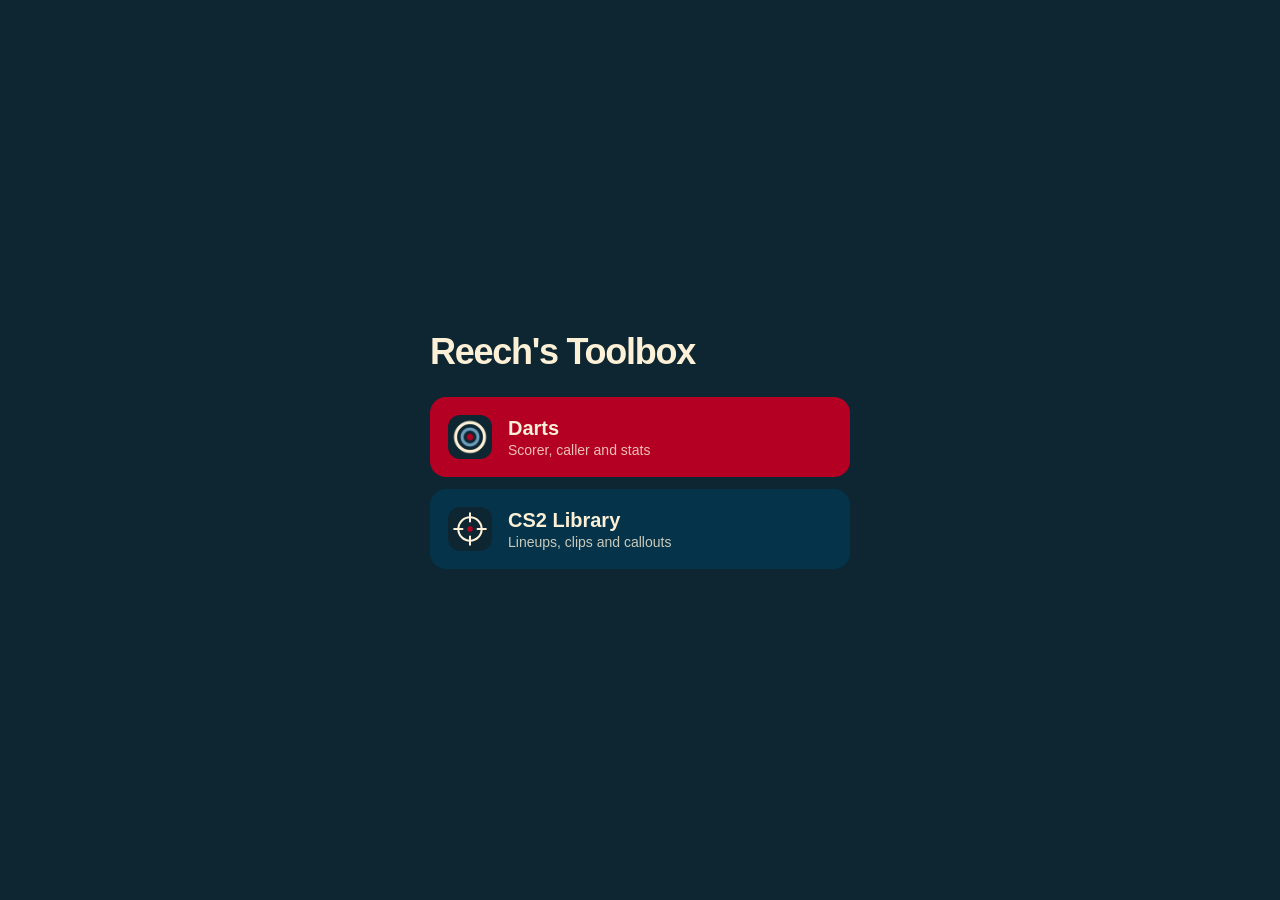
==== index.html @ d06ea247 "First version go-live Dart counter app and CS2 library at a level where I'm comfortable to release." ====
<!doctype html>
<html lang="en-GB">
  <head>
    <meta charset="utf-8" />
    <meta name="viewport" content="width=device-width, initial-scale=1, viewport-fit=cover" />
    <title>Reech's Toolbox</title>
    <meta name="theme-color" content="#0e2632" />
    <link rel="icon" href="./darts/icons/icon.svg" type="image/svg+xml" />
    <!-- Placeholder until the toolbox hub is built. Each tool lives in its own folder. -->
    <style>
      :root { color-scheme: dark; }
      * { box-sizing: border-box; }
      body {
        margin: 0;
        min-height: 100vh;
        min-height: 100dvh;
        display: grid;
        place-items: center;
        padding: 24px;
        background: #0e2632;
        color: #fcf0d6;
        font-family: -apple-system, BlinkMacSystemFont, "Segoe UI", Roboto, "Helvetica Neue", Helvetica, Arial, sans-serif;
      }
      main { width: 100%; max-width: 420px; }
      h1 { margin: 0 0 24px; font-size: 2.25rem; font-weight: 800; letter-spacing: -0.035em; }
      a {
        display: flex;
        align-items: center;
        gap: 16px;
        padding: 18px;
        border-radius: 16px;
        background: #b40023;
        color: inherit;
        text-decoration: none;
      }
      a:active { background: #710004; }
      a:focus-visible { outline: 2px solid #6b9ebd; outline-offset: 3px; }
      .t { display: block; font-size: 1.25rem; font-weight: 750; }
      .s { display: block; margin-top: 2px; font-size: 0.875rem; opacity: 0.8; }
      img { width: 44px; height: 44px; border-radius: 12px; }
      main a + a { margin-top: 12px; }
      a.cs { background: #05334a; }
      a.cs:active { background: #0e2632; }
    </style>
  </head>
  <body>
    <main>
      <h1>Reech's Toolbox</h1>
      <a href="./darts/">
        <img src="./darts/icons/icon-192.png" alt="" />
        <span><span class="t">Darts</span><span class="s">Scorer, caller and stats</span></span>
      </a>
      <a class="cs" href="./cs2-library/">
        <img src="./cs2-library/icons/icon.svg" alt="" />
        <span><span class="t">CS2 Library</span><span class="s">Lineups, clips and callouts</span></span>
      </a>
    </main>
  </body>
</html>
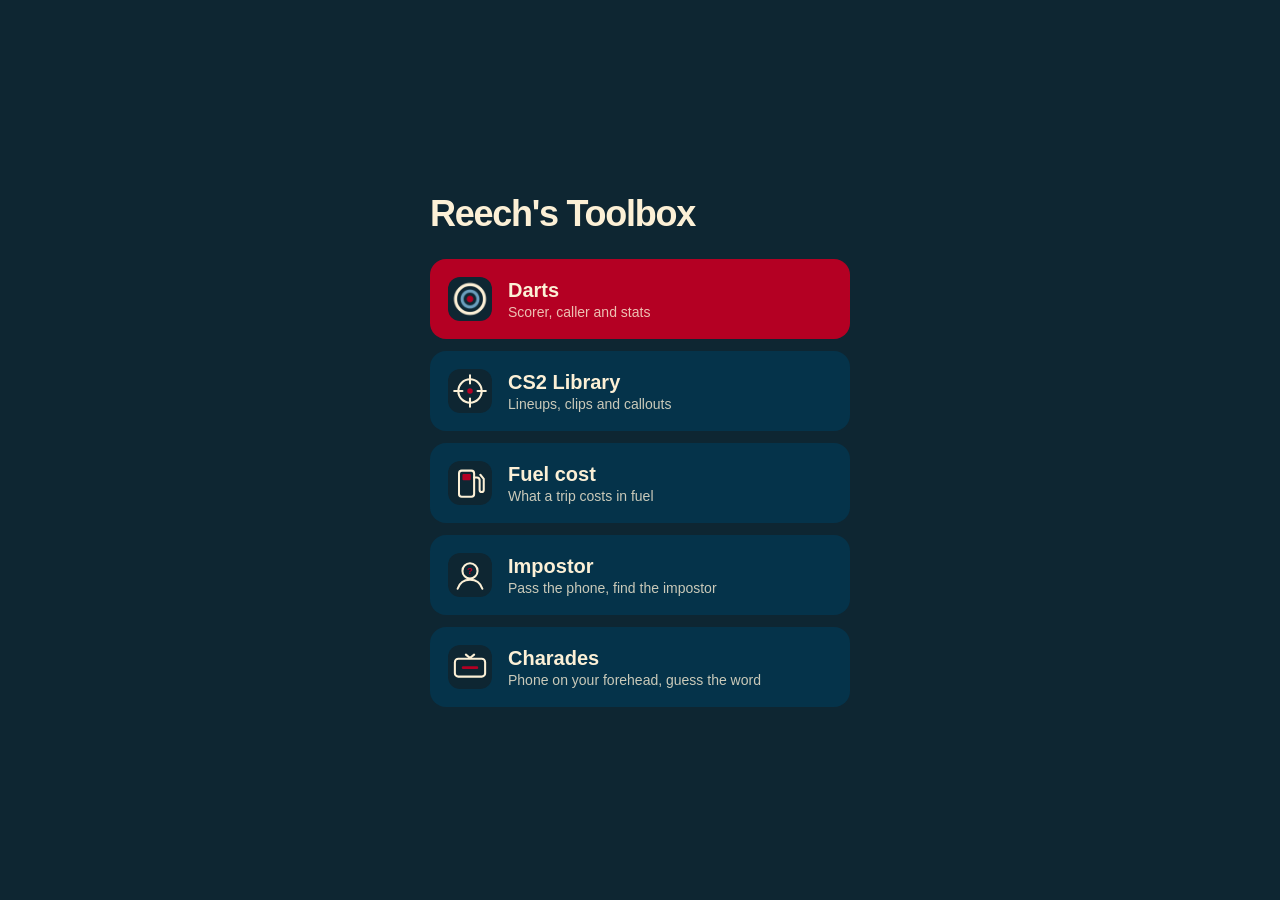
==== commit b4811921: "Added games - Charades, Impostor. Added tool - fuel price calculator." ====
--- a/index.html
+++ b/index.html
@@ -54,6 +54,18 @@
         <img src="./cs2-library/icons/icon.svg" alt="" />
         <span><span class="t">CS2 Library</span><span class="s">Lineups, clips and callouts</span></span>
       </a>
+      <a class="cs" href="./fuel/">
+        <img src="./fuel/icons/icon.svg" alt="" />
+        <span><span class="t">Fuel cost</span><span class="s">What a trip costs in fuel</span></span>
+      </a>
+      <a class="cs" href="./impostor/">
+        <img src="./impostor/icons/icon.svg" alt="" />
+        <span><span class="t">Impostor</span><span class="s">Pass the phone, find the impostor</span></span>
+      </a>
+      <a class="cs" href="./charades/">
+        <img src="./charades/icons/icon.svg" alt="" />
+        <span><span class="t">Charades</span><span class="s">Phone on your forehead, guess the word</span></span>
+      </a>
     </main>
   </body>
 </html>
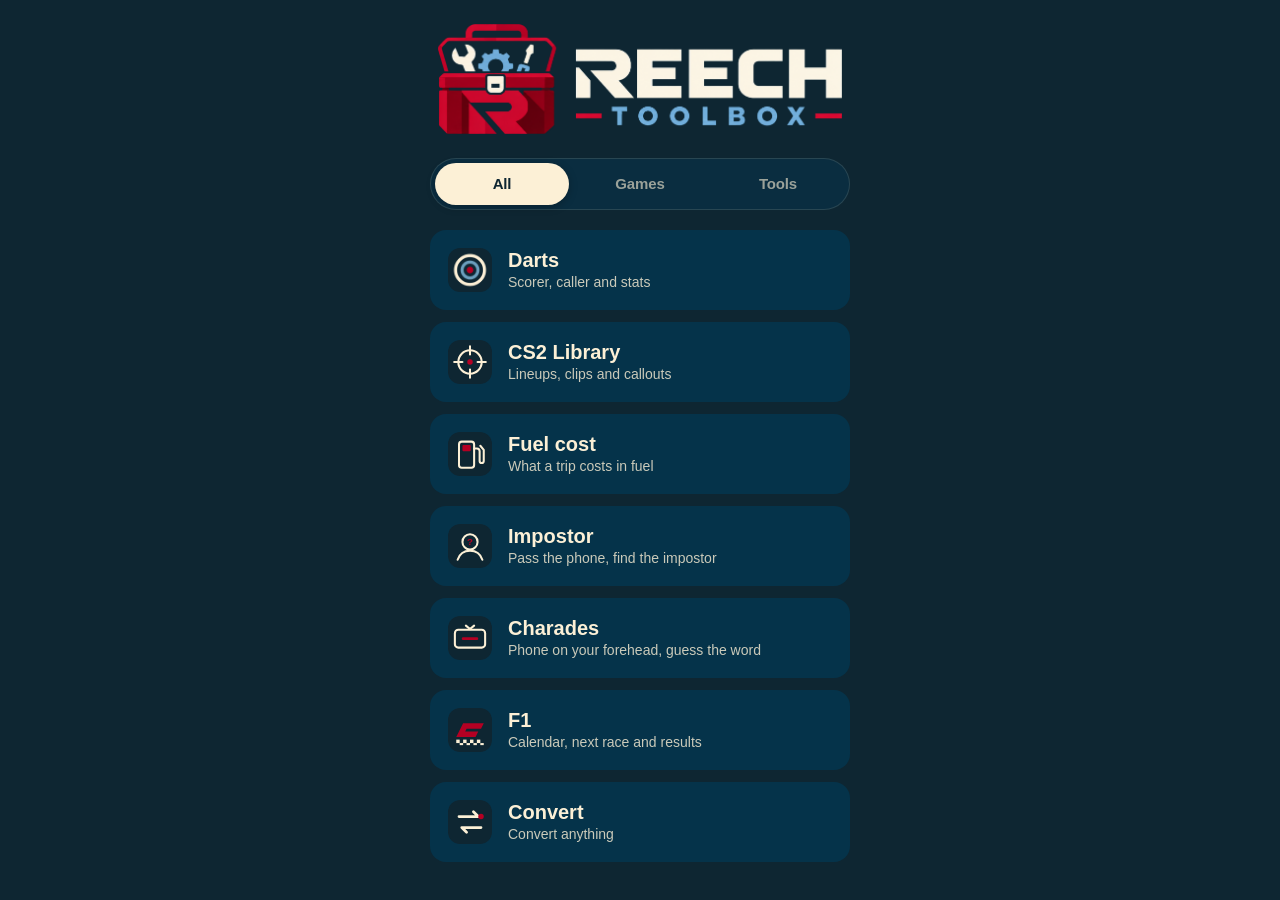
==== commit b0f7aec2: "Added more minigames, tools and some fixes. Not sure why I'm doing patch notes" ====
--- a/index.html
+++ b/index.html
@@ -6,23 +6,38 @@
     <title>Reech's Toolbox</title>
     <meta name="theme-color" content="#0e2632" />
     <link rel="icon" href="./darts/icons/icon.svg" type="image/svg+xml" />
-    <!-- Placeholder until the toolbox hub is built. Each tool lives in its own folder. -->
+
     <style>
       :root { color-scheme: dark; }
+
       * { box-sizing: border-box; }
+
       body {
         margin: 0;
         min-height: 100vh;
         min-height: 100dvh;
         display: grid;
-        place-items: center;
+        place-items: start center;
+        padding-top: max(56px, calc(env(safe-area-inset-top) + 32px));
         padding: 24px;
         background: #0e2632;
         color: #fcf0d6;
         font-family: -apple-system, BlinkMacSystemFont, "Segoe UI", Roboto, "Helvetica Neue", Helvetica, Arial, sans-serif;
       }
-      main { width: 100%; max-width: 420px; }
-      h1 { margin: 0 0 24px; font-size: 2.25rem; font-weight: 800; letter-spacing: -0.035em; }
+
+      main {
+        width: 100%;
+        max-width: 420px;
+      }
+
+      .toolbox-logo {
+        display: block;
+        width: 100%;
+        height: auto;
+        margin: 0 auto 24px;
+        padding: 0 8px;
+      }
+
       a {
         display: flex;
         align-items: center;
@@ -32,40 +47,209 @@
         background: #b40023;
         color: inherit;
         text-decoration: none;
-      }
+        transition:
+          background-color 180ms ease,
+          transform 180ms ease;
+      }
+
       a:active { background: #710004; }
-      a:focus-visible { outline: 2px solid #6b9ebd; outline-offset: 3px; }
-      .t { display: block; font-size: 1.25rem; font-weight: 750; }
-      .s { display: block; margin-top: 2px; font-size: 0.875rem; opacity: 0.8; }
-      img { width: 44px; height: 44px; border-radius: 12px; }
+
+      a:focus-visible {
+        outline: 2px solid #6b9ebd;
+        outline-offset: 3px;
+      }
+
+      .t {
+        display: block;
+        font-size: 1.25rem;
+        font-weight: 750;
+      }
+
+      .s {
+        display: block;
+        margin-top: 2px;
+        font-size: 0.875rem;
+        opacity: 0.8;
+      }
+
+      main a img {
+        width: 44px;
+        height: 44px;
+        border-radius: 12px;
+      }
+
       main a + a { margin-top: 12px; }
+
       a.cs { background: #05334a; }
+      a.cs:hover { background: #063d58; }
       a.cs:active { background: #0e2632; }
+
+      /* All / Games / Tools */
+      .filter {
+        display: flex;
+        gap: 4px;
+        margin: 0 0 20px;
+        padding: 4px;
+        border-radius: 999px;
+        background: #0a2d40;
+        border: 1px solid rgba(252, 240, 214, 0.12);
+      }
+
+      .filter button {
+        flex: 1;
+        min-height: 42px;
+        border: 0;
+        border-radius: 999px;
+        background: none;
+        color: rgba(252, 240, 214, 0.6);
+        font: inherit;
+        font-size: 0.9375rem;
+        font-weight: 800;
+        letter-spacing: -0.01em;
+        cursor: pointer;
+        transition: background 150ms, color 150ms;
+      }
+
+      .filter button:hover {
+        color: #fcf0d6;
+      }
+
+      .filter button[aria-pressed="true"] {
+        background: #fcf0d6;
+        color: #0e2632;
+        box-shadow: 0 2px 8px rgba(0, 0, 0, 0.25);
+      }
+
+      .filter button:focus-visible {
+        outline: 2px solid #6b9ebd;
+        outline-offset: 2px;
+      }
+
+      main a[hidden] {
+        display: none;
+      }
+
+      main a:not([hidden]) ~ a:not([hidden]) {
+        margin-top: 12px;
+      }
+
+      main a + a {
+        margin-top: 0;
+      }
     </style>
   </head>
+
   <body>
     <main>
-      <h1>Reech's Toolbox</h1>
-      <a href="./darts/">
+      <img
+        class="toolbox-logo"
+        src="./reech-toolbox-logo-full.png"
+        alt="Reech's Toolbox"
+      />
+
+      <div class="filter" role="group" aria-label="Show">
+        <button type="button" data-show="all" aria-pressed="true">All</button>
+        <button type="button" data-show="games" aria-pressed="false">Games</button>
+        <button type="button" data-show="tools" aria-pressed="false">Tools</button>
+      </div>
+
+      <a class="cs" href="./darts/" data-kind="games">
         <img src="./darts/icons/icon-192.png" alt="" />
-        <span><span class="t">Darts</span><span class="s">Scorer, caller and stats</span></span>
-      </a>
-      <a class="cs" href="./cs2-library/">
+        <span>
+          <span class="t">Darts</span>
+          <span class="s">Scorer, caller and stats</span>
+        </span>
+      </a>
+
+      <a class="cs" href="./cs2-library/" data-kind="tools">
         <img src="./cs2-library/icons/icon.svg" alt="" />
-        <span><span class="t">CS2 Library</span><span class="s">Lineups, clips and callouts</span></span>
-      </a>
-      <a class="cs" href="./fuel/">
+        <span>
+          <span class="t">CS2 Library</span>
+          <span class="s">Lineups, clips and callouts</span>
+        </span>
+      </a>
+
+      <a class="cs" href="./fuel/" data-kind="tools">
         <img src="./fuel/icons/icon.svg" alt="" />
-        <span><span class="t">Fuel cost</span><span class="s">What a trip costs in fuel</span></span>
-      </a>
-      <a class="cs" href="./impostor/">
+        <span>
+          <span class="t">Fuel cost</span>
+          <span class="s">What a trip costs in fuel</span>
+        </span>
+      </a>
+
+      <a class="cs" href="./impostor/" data-kind="games">
         <img src="./impostor/icons/icon.svg" alt="" />
-        <span><span class="t">Impostor</span><span class="s">Pass the phone, find the impostor</span></span>
-      </a>
-      <a class="cs" href="./charades/">
+        <span>
+          <span class="t">Impostor</span>
+          <span class="s">Pass the phone, find the impostor</span>
+        </span>
+      </a>
+
+      <a class="cs" href="./charades/" data-kind="games">
         <img src="./charades/icons/icon.svg" alt="" />
-        <span><span class="t">Charades</span><span class="s">Phone on your forehead, guess the word</span></span>
+        <span>
+          <span class="t">Charades</span>
+          <span class="s">Phone on your forehead, guess the word</span>
+        </span>
+      </a>
+
+      <a class="cs" href="./f1/" data-kind="tools">
+        <img src="./f1/icons/icon.svg" alt="" />
+        <span>
+          <span class="t">F1</span>
+          <span class="s">Calendar, next race and results</span>
+        </span>
+      </a>
+
+      <a class="cs" href="./convert/" data-kind="tools">
+        <img src="./convert/icons/icon.svg" alt="" />
+        <span>
+          <span class="t">Convert</span>
+          <span class="s">Convert anything</span>
+        </span>
       </a>
     </main>
+
+    <script>
+      // All / Games / Tools, remembered.
+      (function () {
+        var buttons = document.querySelectorAll(".filter button");
+
+        function show(kind) {
+          buttons.forEach(function (b) {
+            b.setAttribute(
+              "aria-pressed",
+              String(b.dataset.show === kind)
+            );
+          });
+
+          document.querySelectorAll("main a[data-kind]").forEach(function (a) {
+            a.hidden =
+              kind !== "all" &&
+              a.dataset.kind !== kind;
+          });
+
+          try {
+            localStorage.setItem("reechHub:show", kind);
+          } catch (e) {}
+        }
+
+        buttons.forEach(function (b) {
+          b.addEventListener("click", function () {
+            show(b.dataset.show);
+          });
+        });
+
+        var saved = "all";
+
+        try {
+          saved =
+            localStorage.getItem("reechHub:show") ||
+            "all";
+        } catch (e) {}
+
+        show(saved);
+      })();
+    </script>
   </body>
-</html>
+</html>
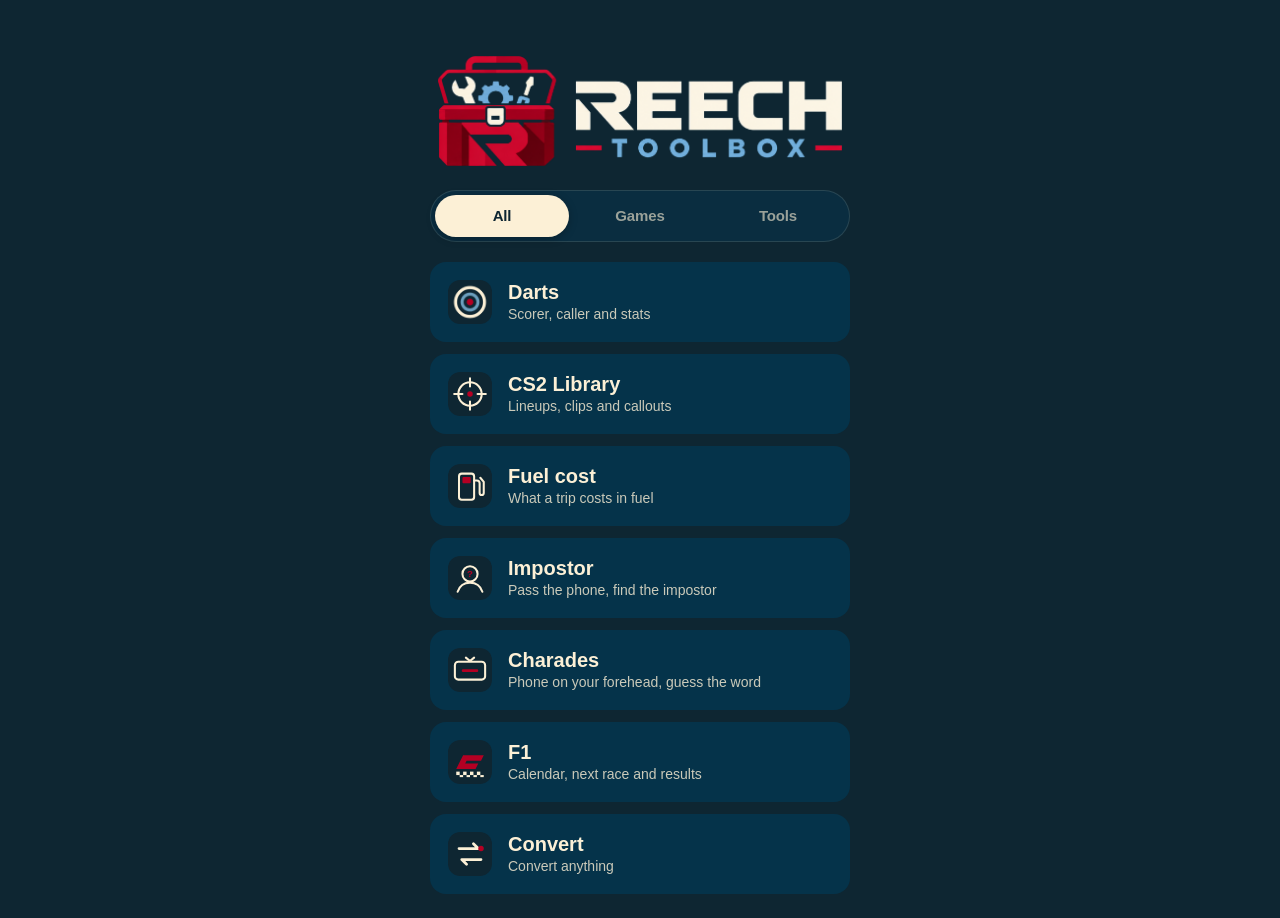
==== commit c9384e1a: "Manifest" ====
--- a/index.html
+++ b/index.html
@@ -6,6 +6,13 @@
     <title>Reech's Toolbox</title>
     <meta name="theme-color" content="#0e2632" />
     <link rel="icon" href="./darts/icons/icon.svg" type="image/svg+xml" />
+    <!-- Home-screen app: opens full screen, no browser bars (the manifest is at the site root) -->
+    <link rel="manifest" href="./manifest.json" />
+    <link rel="apple-touch-icon" href="./icons/icon-180.png" />
+    <meta name="apple-mobile-web-app-capable" content="yes" />
+    <meta name="mobile-web-app-capable" content="yes" />
+    <meta name="apple-mobile-web-app-status-bar-style" content="black-translucent" />
+    <meta name="apple-mobile-web-app-title" content="Reech" />
 
     <style>
       :root { color-scheme: dark; }
@@ -18,8 +25,10 @@
         min-height: 100dvh;
         display: grid;
         place-items: start center;
+        padding: 24px;
+        /* after the shorthand, so it isn't overridden: clear of the notch in home-screen mode */
         padding-top: max(56px, calc(env(safe-area-inset-top) + 32px));
-        padding: 24px;
+        padding-bottom: calc(env(safe-area-inset-bottom) + 24px);
         background: #0e2632;
         color: #fcf0d6;
         font-family: -apple-system, BlinkMacSystemFont, "Segoe UI", Roboto, "Helvetica Neue", Helvetica, Arial, sans-serif;
@@ -143,7 +152,7 @@
     <main>
       <img
         class="toolbox-logo"
-        src="./reech-toolbox-logo-full.png"
+        src="./logo.png"
         alt="Reech's Toolbox"
       />
 
